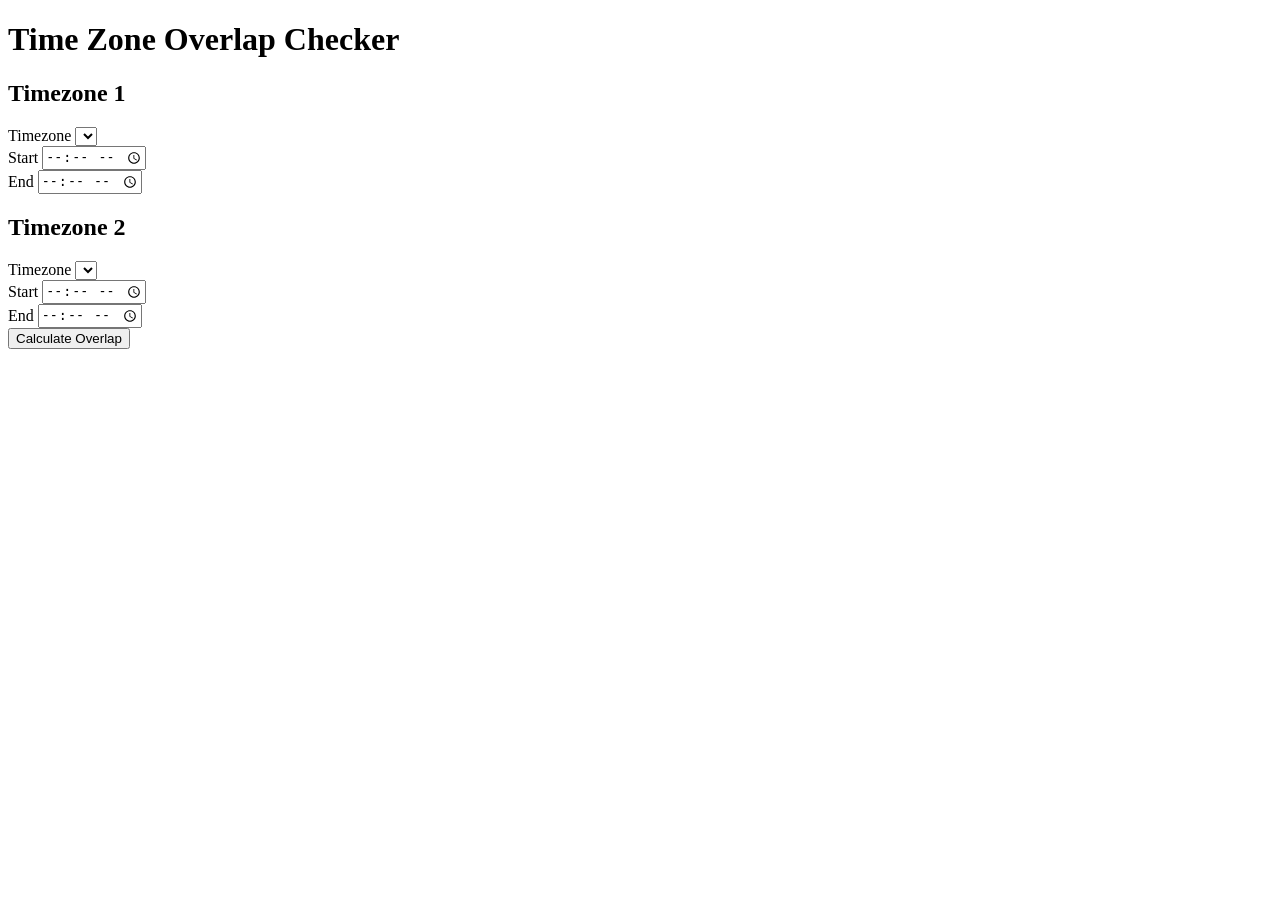
==== index.html @ fe1702a2 "feat: add index.html scaffold" ====
<!DOCTYPE html>
<html lang="en">
<head>
  <meta charset="UTF-8">
  <meta name="viewport" content="width=device-width, initial-scale=1.0">
  <title>Time Zone Overlap Checker</title>
  <link rel="stylesheet" href="style.css">
</head>
<body>
  <div class="container">
    <h1>Time Zone Overlap Checker</h1>

    <div class="panels">
      <div class="panel panel-tz1">
        <h2>Timezone 1</h2>
        <div class="field">
          <label for="tz1">Timezone</label>
          <select id="tz1"></select>
        </div>
        <div class="field-row">
          <div class="field">
            <label for="start1">Start</label>
            <input type="time" id="start1">
          </div>
          <div class="field">
            <label for="end1">End</label>
            <input type="time" id="end1">
          </div>
        </div>
      </div>

      <div class="panel panel-tz2">
        <h2>Timezone 2</h2>
        <div class="field">
          <label for="tz2">Timezone</label>
          <select id="tz2"></select>
        </div>
        <div class="field-row">
          <div class="field">
            <label for="start2">Start</label>
            <input type="time" id="start2">
          </div>
          <div class="field">
            <label for="end2">End</label>
            <input type="time" id="end2">
          </div>
        </div>
      </div>
    </div>

    <div class="actions">
      <button id="calculate">Calculate Overlap</button>
    </div>

    <div id="results" class="results hidden">
      <div id="overlap-summary" class="overlap-summary"></div>
      <div id="timeline"></div>
    </div>
  </div>

  <script src="app.js"></script>
</body>
</html>
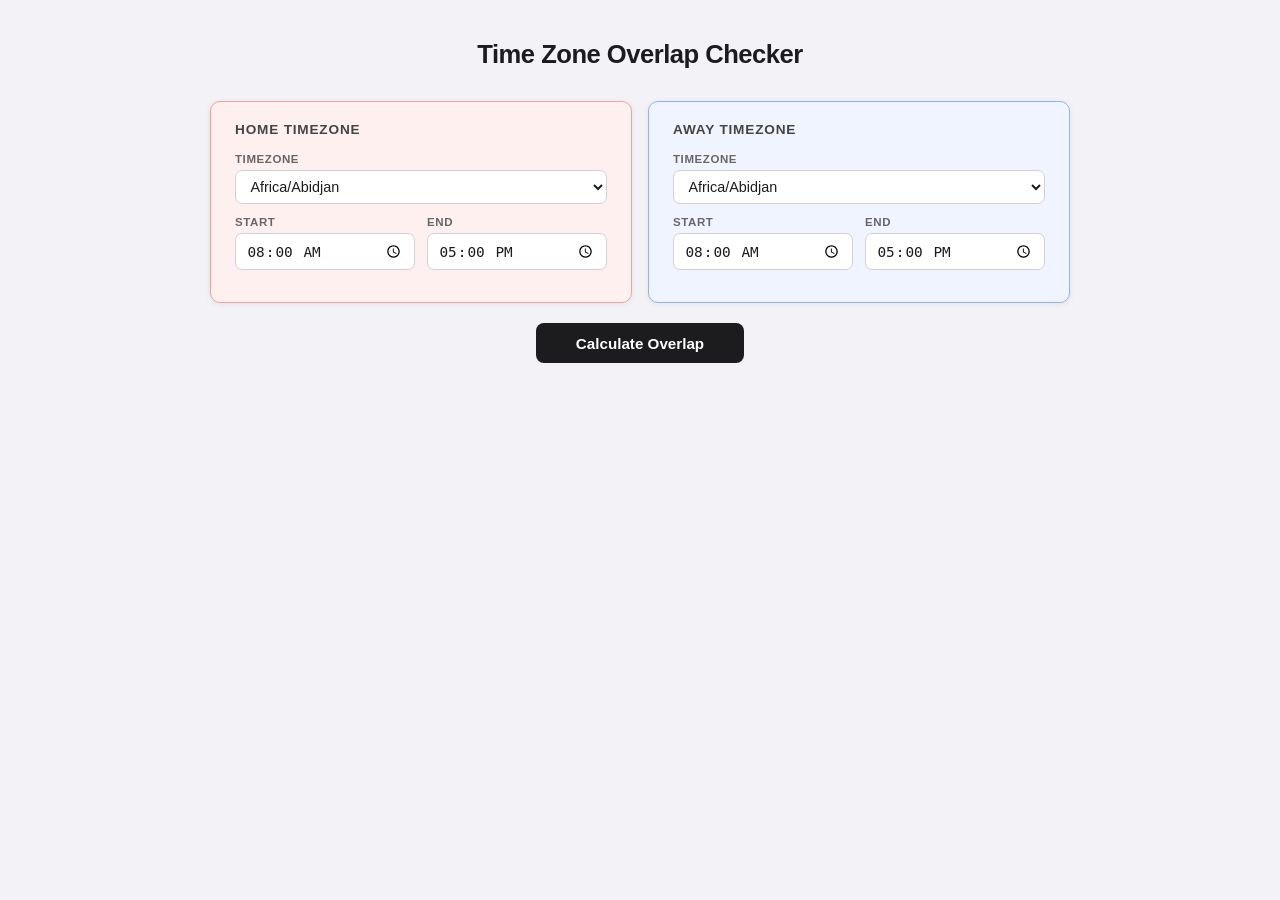
==== commit a635b16d: "deploy for github pages" ====
--- a/index.html
+++ b/index.html
@@ -12,44 +12,44 @@
 
     <div class="panels">
       <div class="panel panel-tz1">
-        <h2>Timezone 1</h2>
+        <h2>Home Timezone</h2>
         <div class="field">
           <label for="tz1">Timezone</label>
-          <select id="tz1"></select>
+          <select id="tz1" name="tz1"></select>
         </div>
         <div class="field-row">
           <div class="field">
             <label for="start1">Start</label>
-            <input type="time" id="start1">
+            <input type="time" id="start1" name="start1">
           </div>
           <div class="field">
             <label for="end1">End</label>
-            <input type="time" id="end1">
+            <input type="time" id="end1" name="end1">
           </div>
         </div>
       </div>
 
       <div class="panel panel-tz2">
-        <h2>Timezone 2</h2>
+        <h2>Away Timezone</h2>
         <div class="field">
           <label for="tz2">Timezone</label>
-          <select id="tz2"></select>
+          <select id="tz2" name="tz2"></select>
         </div>
         <div class="field-row">
           <div class="field">
             <label for="start2">Start</label>
-            <input type="time" id="start2">
+            <input type="time" id="start2" name="start2">
           </div>
           <div class="field">
             <label for="end2">End</label>
-            <input type="time" id="end2">
+            <input type="time" id="end2" name="end2">
           </div>
         </div>
       </div>
     </div>
 
     <div class="actions">
-      <button id="calculate">Calculate Overlap</button>
+      <button id="calculate" type="button">Calculate Overlap</button>
     </div>
 
     <div id="results" class="results hidden">
--- a/style.css
+++ b/style.css
@@ -0,0 +1,272 @@
+:root {
+  --tz1-bg:     #fff0f0;
+  --tz1-muted:  #f4a0a0;
+  --tz1-strong: #e03030;
+  --tz2-bg:     #f0f4ff;
+  --tz2-muted:  #90b4f0;
+  --tz2-strong: #2060e0;
+  --overlap:    #9040c0;
+  --no-overlap: #e03030;
+  --radius:     10px;
+}
+
+*, *::before, *::after { box-sizing: border-box; margin: 0; padding: 0; }
+
+body {
+  font-family: -apple-system, BlinkMacSystemFont, 'Segoe UI', sans-serif;
+  background: #f2f2f7;
+  color: #1c1c1e;
+  min-height: 100vh;
+  padding: 2.5rem 1rem;
+}
+
+.container {
+  max-width: 860px;
+  margin: 0 auto;
+}
+
+h1 {
+  text-align: center;
+  font-size: 1.6rem;
+  font-weight: 700;
+  letter-spacing: -0.02em;
+  margin-bottom: 2rem;
+}
+
+/* ── Panels ─────────────────────────────────────────────────────── */
+
+.panels {
+  display: grid;
+  grid-template-columns: 1fr 1fr;
+  gap: 1rem;
+  margin-bottom: 1.25rem;
+}
+
+@media (max-width: 580px) {
+  .panels { grid-template-columns: 1fr; }
+}
+
+.panel {
+  border-radius: var(--radius);
+  padding: 1.25rem 1.5rem;
+  box-shadow: 0 1px 6px rgba(0,0,0,0.08);
+}
+
+.panel-tz1 { background: var(--tz1-bg); border: 1.5px solid var(--tz1-muted); }
+.panel-tz2 { background: var(--tz2-bg); border: 1.5px solid var(--tz2-muted); }
+
+.panel h2 {
+  font-size: 0.85rem;
+  font-weight: 700;
+  text-transform: uppercase;
+  letter-spacing: 0.06em;
+  margin-bottom: 1rem;
+  color: #444;
+}
+
+.field { margin-bottom: 0.75rem; }
+
+.field label {
+  display: block;
+  font-size: 0.72rem;
+  font-weight: 600;
+  text-transform: uppercase;
+  letter-spacing: 0.05em;
+  color: #666;
+  margin-bottom: 0.3rem;
+}
+
+.field select,
+.field input[type="time"] {
+  width: 100%;
+  padding: 0.45rem 0.65rem;
+  border-radius: 7px;
+  border: 1.5px solid #d0d0d8;
+  font-size: 0.9rem;
+  background: #fff;
+  color: #1c1c1e;
+  outline: none;
+  transition: border-color 0.15s;
+  appearance: auto;
+}
+
+.field select:focus,
+.field input[type="time"]:focus {
+  border-color: #888;
+}
+
+.field-row {
+  display: grid;
+  grid-template-columns: 1fr 1fr;
+  gap: 0.75rem;
+}
+
+/* ── Button ─────────────────────────────────────────────────────── */
+
+.actions { text-align: center; margin-bottom: 1.5rem; }
+
+#calculate {
+  background: #1c1c1e;
+  color: #fff;
+  border: none;
+  padding: 0.7rem 2.5rem;
+  border-radius: 8px;
+  font-size: 0.95rem;
+  font-weight: 600;
+  cursor: pointer;
+  transition: background 0.15s, transform 0.1s;
+}
+
+#calculate:hover        { background: #3a3a3c; }
+#calculate:active       { transform: scale(0.98); }
+#calculate:focus-visible { outline: 3px solid #2060e0; outline-offset: 2px; }
+
+/* ── Results ────────────────────────────────────────────────────── */
+
+.results {
+  background: #fff;
+  border-radius: var(--radius);
+  padding: 1.5rem;
+  box-shadow: 0 1px 6px rgba(0,0,0,0.08);
+}
+
+.results.hidden { display: none; }
+
+.overlap-summary {
+  text-align: center;
+  font-size: 1.3rem;
+  font-weight: 700;
+  margin-bottom: 1.5rem;
+  letter-spacing: -0.01em;
+}
+
+.overlap-summary.has-overlap { color: var(--overlap); }
+.overlap-summary.no-overlap  { color: var(--no-overlap); }
+
+/* ── Timeline ───────────────────────────────────────────────────── */
+
+#timeline { overflow-x: auto; }
+
+.tl-wrapper { min-width: 400px; }
+
+.tl-row {
+  display: flex;
+  align-items: stretch;
+  margin-bottom: 6px;
+}
+
+.tl-label {
+  width: 58px;
+  flex-shrink: 0;
+  font-size: 0.68rem;
+  font-weight: 700;
+  text-transform: uppercase;
+  letter-spacing: 0.05em;
+  text-align: right;
+  padding-right: 10px;
+  display: flex;
+  align-items: center;
+  justify-content: flex-end;
+  color: #888;
+}
+
+.tl-label.tl-tz1 { color: var(--tz1-strong); }
+.tl-label.tl-tz2 { color: var(--tz2-strong); }
+.tl-label.tl-ovr { color: var(--overlap); }
+
+.tl-bars {
+  flex: 1;
+  height: 22px;
+  position: relative;
+  border-radius: 5px;
+  overflow: hidden;
+  background: #ebebf0;
+}
+
+/* axis rows: taller, transparent, timezone day/hour labels above and below bars */
+.tl-axis-bar {
+  height: 42px;
+  background: transparent;
+  overflow: visible;
+  border-radius: 0;
+}
+
+.bar-seg {
+  position: absolute;
+  top: 0;
+  height: 100%;
+}
+
+.axis-day {
+  position: absolute;
+  display: flex;
+  align-items: center;
+  justify-content: center;
+  font-size: 0.65rem;
+  font-weight: 700;
+  text-transform: uppercase;
+  letter-spacing: 0.05em;
+  color: #555;
+  border-left: 1px solid #d8d8df;
+  overflow: hidden;
+  white-space: nowrap;
+}
+
+.tl-axis-top    .axis-day { top: 0;    height: 22px; }
+.tl-axis-bottom .axis-day { bottom: 0; height: 22px; }
+
+.day-divider {
+  position: absolute;
+  top: 0;
+  bottom: 0;
+  width: 1px;
+  background: rgba(120,120,128,0.25);
+  z-index: 3;
+  pointer-events: none;
+}
+
+.hour-gridline {
+  position: absolute;
+  top: 0;
+  bottom: 0;
+  width: 1px;
+  background: rgba(255,255,255,0.5);
+  z-index: 2;
+  pointer-events: none;
+}
+
+.axis-hour {
+  position: absolute;
+  font-size: 0.6rem;
+  color: #999;
+  transform: translateX(-50%);
+  white-space: nowrap;
+  pointer-events: none;
+}
+
+.tl-axis-top    .axis-hour { bottom: 3px; }
+.tl-axis-bottom .axis-hour { top: 3px; }
+
+/* legend */
+.tl-legend {
+  display: flex;
+  flex-wrap: wrap;
+  justify-content: center;
+  gap: 1rem;
+  margin-top: 1rem;
+}
+
+.legend-item {
+  display: flex;
+  align-items: center;
+  gap: 0.4rem;
+  font-size: 0.72rem;
+  color: #666;
+}
+
+.legend-swatch {
+  width: 18px;
+  height: 11px;
+  border-radius: 3px;
+  flex-shrink: 0;
+}
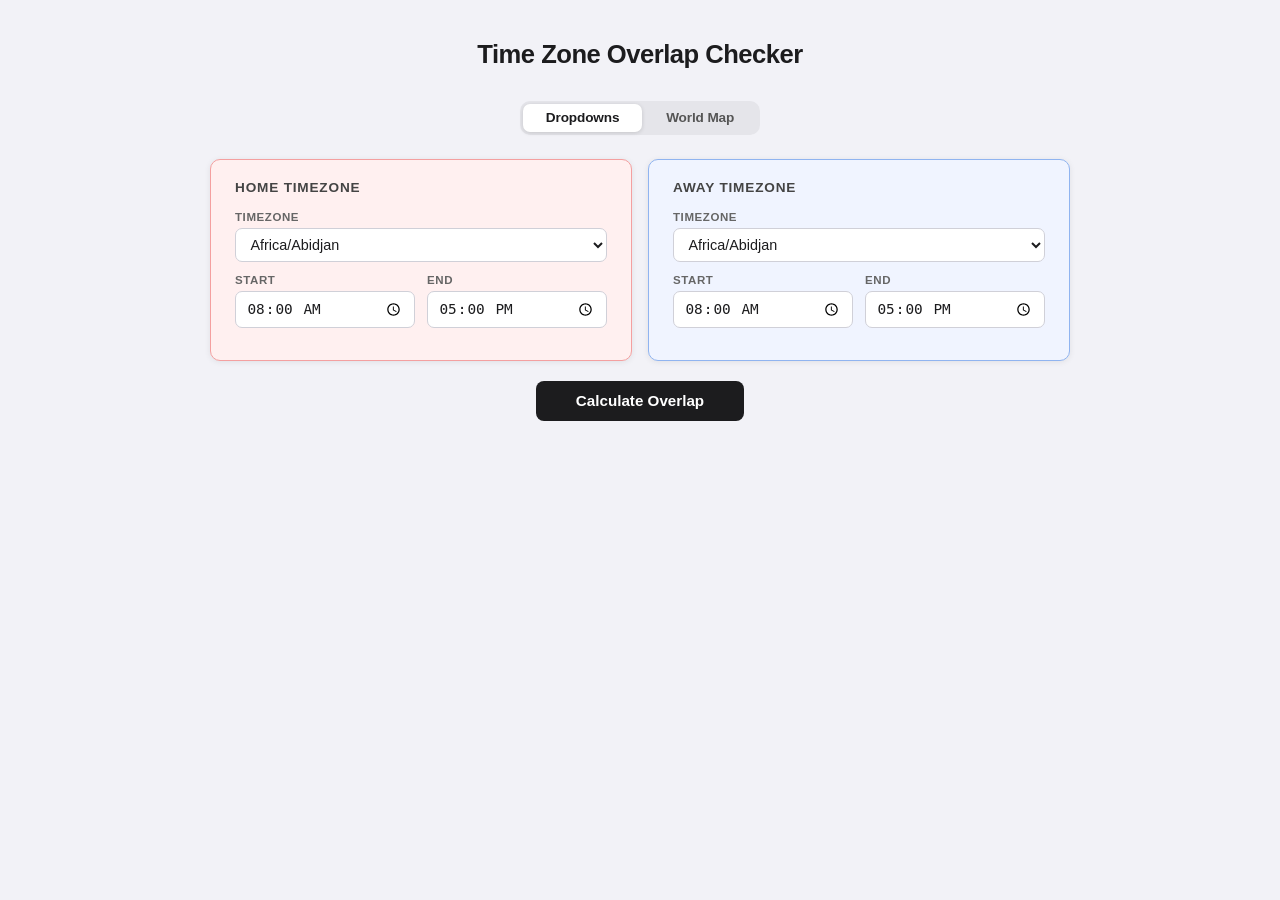
==== commit c5a3769f: "added world map option" ====
--- a/index.html
+++ b/index.html
@@ -10,13 +10,22 @@
   <div class="container">
     <h1>Time Zone Overlap Checker</h1>
 
-    <div class="panels">
+    <!-- Mode toggle -->
+    <div class="mode-toggle" role="group" aria-label="Input mode">
+      <button id="mode-form" class="mode-btn active" type="button">Dropdowns</button>
+      <button id="mode-map"  class="mode-btn"        type="button">World Map</button>
+    </div>
+
+    <div class="panels" id="form-panels">
+      <!-- Home panel -->
       <div class="panel panel-tz1">
         <h2>Home Timezone</h2>
-        <div class="field">
+        <div class="field tz-field">
           <label for="tz1">Timezone</label>
           <select id="tz1" name="tz1"></select>
         </div>
+        <!-- Shown only in map mode -->
+        <div class="map-tz-tag hidden" id="tz1-tag">Click map to select</div>
         <div class="field-row">
           <div class="field">
             <label for="start1">Start</label>
@@ -29,12 +38,15 @@
         </div>
       </div>
 
+      <!-- Away panel -->
       <div class="panel panel-tz2">
         <h2>Away Timezone</h2>
-        <div class="field">
+        <div class="field tz-field">
           <label for="tz2">Timezone</label>
           <select id="tz2" name="tz2"></select>
         </div>
+        <!-- Shown only in map mode -->
+        <div class="map-tz-tag hidden" id="tz2-tag">Click map to select</div>
         <div class="field-row">
           <div class="field">
             <label for="start2">Start</label>
@@ -48,7 +60,11 @@
       </div>
     </div>
 
-    <div class="actions">
+    <!-- Map container (hidden in form mode) -->
+    <div id="map-container" class="map-container hidden"></div>
+
+    <!-- Calculate button (hidden in map mode) -->
+    <div class="actions" id="form-actions">
       <button id="calculate" type="button">Calculate Overlap</button>
     </div>
 
@@ -59,5 +75,6 @@
   </div>
 
   <script src="app.js"></script>
+  <script src="map.js"></script>
 </body>
 </html>
--- a/style.css
+++ b/style.css
@@ -11,6 +11,8 @@
 }
 
 *, *::before, *::after { box-sizing: border-box; margin: 0; padding: 0; }
+
+.hidden { display: none !important; }
 
 body {
   font-family: -apple-system, BlinkMacSystemFont, 'Segoe UI', sans-serif;
@@ -130,7 +132,6 @@
   box-shadow: 0 1px 6px rgba(0,0,0,0.08);
 }
 
-.results.hidden { display: none; }
 
 .overlap-summary {
   text-align: center;
@@ -247,7 +248,150 @@
 .tl-axis-top    .axis-hour { bottom: 3px; }
 .tl-axis-bottom .axis-hour { top: 3px; }
 
-/* legend */
+/* ── Mode toggle ─────────────────────────────────────────────────────────── */
+
+.mode-toggle {
+  display: flex;
+  justify-content: center;
+  background: #e5e5ea;
+  border-radius: 10px;
+  padding: 3px;
+  width: fit-content;
+  margin: 0 auto 1.5rem;
+  gap: 2px;
+}
+
+.mode-btn {
+  padding: 0.4rem 1.4rem;
+  border-radius: 7px;
+  border: none;
+  font-size: 0.85rem;
+  font-weight: 600;
+  cursor: pointer;
+  background: transparent;
+  color: #555;
+  transition: background 0.18s, color 0.15s, box-shadow 0.18s;
+  letter-spacing: -0.01em;
+}
+
+.mode-btn.active {
+  background: #fff;
+  color: #1c1c1e;
+  box-shadow: 0 1px 4px rgba(0,0,0,0.14);
+}
+
+/* ── Map-mode TZ tag (shown instead of dropdown in map mode) ─────────────── */
+
+.map-tz-tag {
+  font-size: 0.82rem;
+  font-weight: 600;
+  color: #444;
+  padding: 0.35rem 0.65rem;
+  border-radius: 6px;
+  background: rgba(0,0,0,0.05);
+  margin-bottom: 0.75rem;
+  min-height: 2rem;
+  display: flex;
+  align-items: center;
+}
+
+.panel-tz1 .map-tz-tag { color: var(--tz1-strong); background: rgba(224,48,48,0.08); }
+.panel-tz2 .map-tz-tag { color: var(--tz2-strong); background: rgba(32,96,224,0.08); }
+
+/* ── Map container ───────────────────────────────────────────────────────── */
+
+.map-container {
+  background: #fff;
+  border-radius: var(--radius);
+  padding: 1rem 1rem 0.75rem;
+  box-shadow: 0 1px 6px rgba(0,0,0,0.08);
+  margin-bottom: 1.25rem;
+}
+
+/* ── Map prompt ──────────────────────────────────────────────────────────── */
+
+.map-prompt {
+  text-align: center;
+  font-size: 0.875rem;
+  font-weight: 600;
+  padding: 0.5rem 1rem;
+  border-radius: 8px;
+  margin-bottom: 0.75rem;
+  line-height: 1.4;
+}
+
+.map-prompt-home {
+  background: var(--tz1-bg);
+  color: var(--tz1-strong);
+  border: 1.5px solid var(--tz1-muted);
+}
+
+.map-prompt-away {
+  background: var(--tz2-bg);
+  color: var(--tz2-strong);
+  border: 1.5px solid var(--tz2-muted);
+}
+
+/* ── SVG map elements ────────────────────────────────────────────────────── */
+
+.map-ocean  { fill: #c8dff4; }
+.map-land   { fill: #e0d8b0; stroke: #b0a060; stroke-width: 0.6; }
+.map-grid   { stroke: rgba(255,255,255,0.3); stroke-width: 0.5; }
+
+.map-grid-label {
+  font-size: 8px;
+  fill: rgba(255,255,255,0.55);
+  text-anchor: middle;
+  pointer-events: none;
+  user-select: none;
+}
+
+.map-equator {
+  stroke: rgba(255,255,255,0.5);
+  stroke-width: 0.8;
+  stroke-dasharray: 5,4;
+}
+
+.map-hover-line {
+  stroke: rgba(80,80,80,0.5);
+  stroke-width: 1.2;
+  stroke-dasharray: 4,3;
+  pointer-events: none;
+}
+
+/* ── Pins ────────────────────────────────────────────────────────────────── */
+
+.pin-dot  { stroke: #fff; stroke-width: 2; }
+.pin-stem { stroke-width: 1.5; stroke-dasharray: 3,3; opacity: 0.65; }
+
+.pin-label {
+  font-size: 9px;
+  font-weight: 700;
+  text-anchor: middle;
+  pointer-events: none;
+  user-select: none;
+}
+
+.pin-home .pin-dot   { fill: var(--tz1-strong); }
+.pin-home .pin-stem  { stroke: var(--tz1-strong); }
+.pin-home .pin-label { fill: var(--tz1-strong); }
+
+.pin-away .pin-dot   { fill: var(--tz2-strong); }
+.pin-away .pin-stem  { stroke: var(--tz2-strong); }
+.pin-away .pin-label { fill: var(--tz2-strong); }
+
+/* ── Timezone hover info beneath map ────────────────────────────────────── */
+
+.map-tz-info {
+  text-align: center;
+  font-size: 0.72rem;
+  color: #888;
+  min-height: 1.3em;
+  margin-top: 0.4rem;
+  letter-spacing: 0.02em;
+}
+
+/* ── legend */
 .tl-legend {
   display: flex;
   flex-wrap: wrap;
